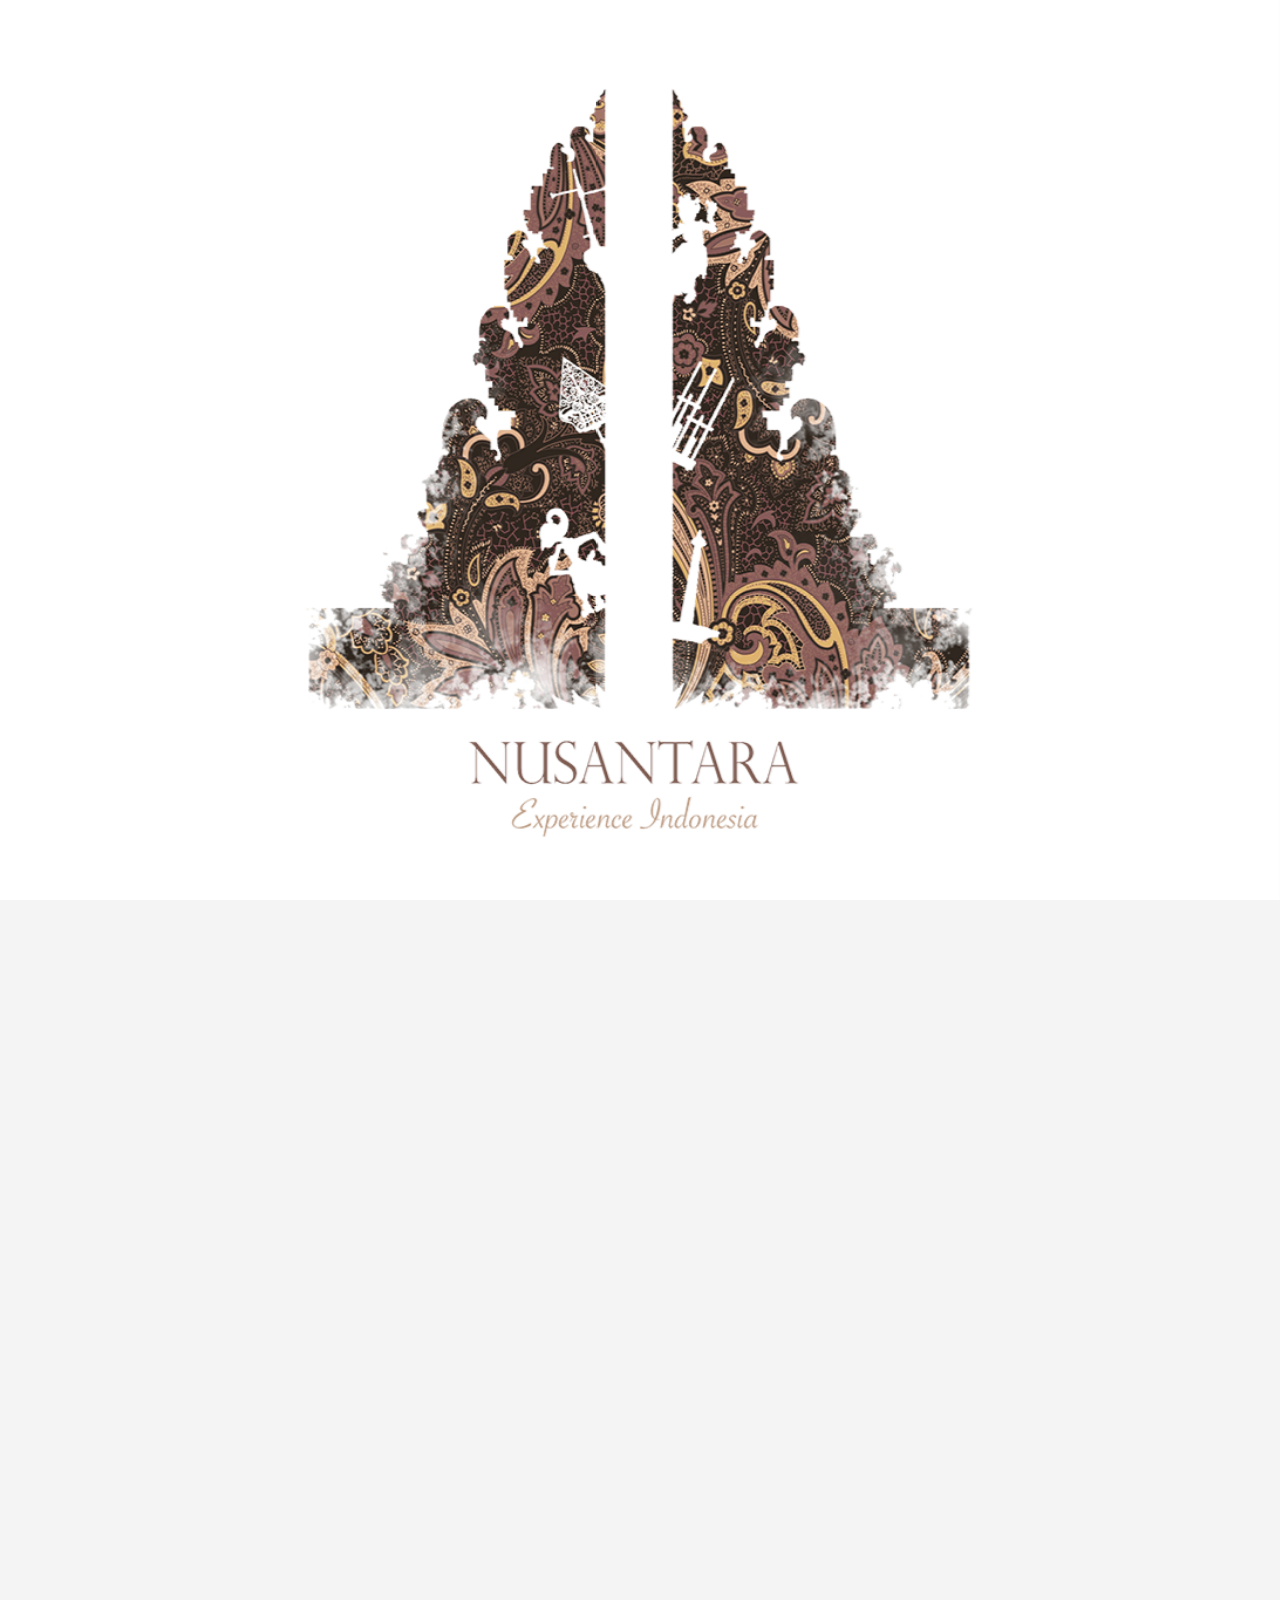
==== public/index.html @ 52b1923d "use instafeed for instagram" ====
<!DOCTYPE html>
<!--[if lt IE 7]>      <html class="no-js lt-ie9 lt-ie8 lt-ie7"> <![endif]-->
<!--[if IE 7]>         <html class="no-js lt-ie9 lt-ie8"> <![endif]-->
<!--[if IE 8]>         <html class="no-js lt-ie9"> <![endif]-->
<!--[if gt IE 8]><!--> <html class="no-js"> <!--<![endif]-->
    <head>
        <meta charset="utf-8">
        <meta http-equiv="X-UA-Compatible" content="IE=edge,chrome=1">
        <title>NUSANTARA 2016</title>
        <meta name="description" content="">
        <meta name="viewport" content="width=device-width, initial-scale=1.0, maximum-scale=1.0" />
        <link rel="stylesheet" href="css/normalize.css">
        <link rel="stylesheet" href="css/main.css">
        <link rel="stylesheet" href="index.css">

	<script src="js/instafeed.min.js" type="text/javascript"></script>
	<script src="http://code.jquery.com/jquery-1.8.2.min.js" type="text/javascript"></script>
	<script src="js/jquery.carouFredSel-6.2.1.min.js" type="text/javascript"></script>

	<script src="js/vendor/modernizr-2.7.1.min.js"></script>
        
<!-- This is the texting style or format -->
    </head>
    <body class="loading">
       	<div id="preloader">
	       	<img src="img/1.png" />
       	</div>
       	<main data-top="background-color: rgba(244,244,244,1)" data-center-bottom="background-color: rgba(244,244,244,1)" data--200p-top="background-color: rgba(0,0,0,1)" data-anchor-target="#slide-1">
       	 
	        <section id="slide-1" class="homeSlide">
	        	<div class="bcg" data-top="opacity: 1; width: 100%; height: 100%; top: 0%; left: 0%;" data-center="opacity: 0; width: 156%; height: 156%; top: -28%; left: -28%;" data-anchor-target="#slide-1">
		        </div>
		    </section>
		    
		    <section id="slide-2" class="homeSlide" data-bottom="opacity: 0;" data--10p-bottom="opacity: 1;" data-anchor-target="#slide-1">
	        	<div class="bcg" data-top="opacity: 1; width: 100%; height: 100%; top: 0%; left: 0%;" data-bottom="opacity: 0; width: 196%; height: 196%; top: -48%; left: -48%;" data-anchor-target="#slide-2">
		        </div>
		    </section>

		    <section id="slide-3" class="homeSlide" data-bottom="opacity: 0;" data--10p-bottom="opacity: 1;" data-anchor-target="#slide-2">
	        	<div class="bcg" data-top="opacity: 1; width: 100%; height: 100%; top: 0%; left: 0%;" data-top-bottom="opacity: 0; width: 100%; height: 100%; top: 0%; left: 0%;" data-anchor-target="#slide-3">
		        </div>
		    </section>

		    <section id="slide-4" class="homeSlide" data-bottom="opacity: 0;" data--10p-bottom="opacity: 1;" data-anchor-target="#slide-3">
		        <div class="bcg" data-top="opacity: 1; width: 100%; height: 100%; top: 0%; left: 0%;" data-top-bottom="opacity: 1; width: 100%; height: 100%; top: 0%; left: 0%;" data-anchor-target="#slide-3">
		        	<div id="wrapper">
		        	<div id="instafeed">
					   	<div>
					   		<img src="img/asdasd.png" width="0" height="0" />
					   		<span>Apple</span>
					   	</div>

					   	<div>
					   		<img src="img/fsadashdk.asd" width="0" height="0" />
					   		<span>Apple</span>
					   	</div>

					</div>
					</div>
		        </div>
		    </section>		    
		</main>

        <!-- <script src="//ajax.googleapis.com/ajax/libs/jquery/1.9.1/jquery.min.js"></script> -->
		<script src="app.js"></script>
	    <script src="photoContest.js"></script>
        <script src="js/imagesloaded.js"></script>
        <script src="js/skrollr.js"></script>
        <script src="js/_main.js"></script>
    </body>
</html>
---- public/css/main.css ----
/* 
 _____   _           _         _                        _                  
|_   _| | |         | |       | |                      | |                 
  | |   | |__   __ _| |_ ___  | |_ ___  _ __ ___   __ _| |_ ___   ___  ___ 
  | |   | '_ \ / _` | __/ _ \ | __/ _ \| '_ ` _ \ / _` | __/ _ \ / _ \/ __|
 _| |_  | | | | (_| | ||  __/ | || (_) | | | | | | (_| | || (_) |  __/\__ \
 \___/  |_| |_|\__,_|\__\___|  \__\___/|_| |_| |_|\__,_|\__\___/ \___||___/

Oh nice, welcome to the stylesheet of dreams. 
It has it all. Classes, ID's, comments...the whole lot:)
Enjoy responsibly!
@ihatetomatoes

*/
/*
 * HTML5 Boilerplate
 *
 * What follows is the result of much research on cross-browser styling.
 * Credit left inline and big thanks to Nicolas Gallagher, Jonathan Neal,
 * Kroc Camen, and the H5BP dev community and team.
 */

/* ==========================================================================
   Base styles: opinionated defaults
   ========================================================================== */

html,
button,
input,
select,
textarea {
    color: #222;
}

body {
    font-size: 1em;
    line-height: 1.4;
}


/*
 * Remove text-shadow in selection highlight: h5bp.com/i
 * These selection rule sets have to be separate.
 * Customize the background color to match your design.
 */

::-moz-selection {
    background: #b3d4fc;
    text-shadow: none;
}

::selection {
    background: #b3d4fc;
    text-shadow: none;
}

/*
 * A better looking default horizontal rule
 */

hr {
    display: block;
    height: 1px;
    border: 0;
    border-top: 1px solid #ccc;
    margin: 1em 0;
    padding: 0;
}

/*
 * Remove the gap between images and the bottom of their containers: h5bp.com/i/440
 */

img {
    vertical-align: middle;
}

/*
 * Remove default fieldset styles.
 */

fieldset {
    border: 0;
    margin: 0;
    padding: 0;
}

/*
 * Allow only vertical resizing of textareas.
 */

textarea {
    resize: vertical;
}

/* ==========================================================================
   Chrome Frame prompt
   ========================================================================== */

.chromeframe {
    margin: 0.2em 0;
    background: #ccc;
    color: #000;
    padding: 0.2em 0;
}

/* ==========================================================================
   Parallax Scroll
   ========================================================================== */
body, html {
	height: 100%;
	min-height: 100%;
	background-color: #151515;
}
body {
}

h1, h2, h3 {
	font-family: 'Roboto', sans-serif;
}
#preloader {
	display: none;
	width: 1px;
	height: 1px;
	visibility: none;
}
.no-js {
	padding-top: 106px;
}

h2 {
	margin-top: 0;
}
.loading {
	background: url('../img/ico_loading.gif') no-repeat center center;
}
.loading main {
	background: none;
}
section {
	min-width: 960px;
	opacity: 0;
}
.loaded section,
.no-js section {
	opacity: 1;
	-webkit-transition: opacity 300ms ease-out;
	-moz-transition: opacity 300ms ease-out;
	transition: opacity 300ms ease-out;
}
main {
	overflow-x: hidden;
}

.bcg {
	background-position: center center;
	background-repeat: no-repeat;
	background-size: cover;
	height: 100%;
	width: 100%;
	position: fixed;
	top: 0;
	left: 0;
}
/* Slide 1 */
.bcg {background-image:url('../img/1.png');}

/* Slide 2 */
#slide-2 .bcg {background-image:url('../img/2.jpg');}
#slide-2 h2  {color: #ffffff;}
#slide-2 p {color: #b2b2b2;}

/* Slide 3 */
#slide-3 {
	-webkit-transition: none;
	-moz-transition: none;
	transition: none;	
}
#slide-3 .bcg {
	background-image:url('../img/3.png');
	background-position: 50% 50%;
	background-repeat: no-repeat;
	height: 50%;
	width: 50%;
	position: fixed;
	top: 0;
	left: 0;
}
#slide-3 h1  {
	color: #000000;
	font-size: 2.3em;
	margin-bottom: -0.3em;
}
#slide-3 h2  {
	color: #000000;
	font-size: 1.8em;
	font-weight: 300;
	text-align: left;
	margin-bottom: -0.9em;
	line-height: 100%;
}

#slide-3 h3  {
	line-height: 100%;
	color: #000000;
	font-size: 2.4em;
	font-weight: 300;
	text-align: left;
	margin-bottom: -0.3em;
}

#slide-3 h4  {
	color: #000000;
	font-size: 1.2em;
	font-weight: 300;
	text-align: left;
	line-height: 100%;
}

#slide-3 #content  {
	margin-top: 30vh;
	margin-left: 50vw;
	color: #000000;
}

#slide-3 p {color: #b2b2b2;}

#slide-4 .bcg {
	background-image: none;
	background-color: white;
	background-position: 50% 50%;
	background-repeat: no-repeat;
	height: 50%;
	width: 50%;
	position: fixed;
	top: 0;
	left: 0;
}
#slide-4 h2  {color: #ffffff;}
#slide-4 p {color: #b2b2b2;}

.homeSlide h2 {
	color: #1c1d1e;
	font-size: 45px;
	line-height: 48px;
	margin-bottom: 12px;
	text-align: center;
}
.homeSlide p {
	width: 400px;
	margin: 0 auto;
	color: #b2b2b2;
	text-align: center;
}
.homeSlide a {
	color: #b2b2b2;
	text-decoration: underline;
}




/* ==========================================================================
   Helper classes
   ========================================================================== */

/*
 * Image replacement
 */

.ir {
    background-color: transparent;
    border: 0;
    overflow: hidden;
    /* IE 6/7 fallback */
    *text-indent: -9999px;
}

.ir:before {
    content: "";
    display: block;
    width: 0;
    height: 150%;
}

/*
 * Hide from both screenreaders and browsers: h5bp.com/u
 */

.hidden {
    display: none !important;
    visibility: hidden;
}

/*
 * Hide only visually, but have it available for screenreaders: h5bp.com/v
 */

.visuallyhidden {
    border: 0;
    clip: rect(0 0 0 0);
    height: 1px;
    margin: -1px;
    overflow: hidden;
    padding: 0;
    position: absolute;
    width: 1px;
}

/*
 * Extends the .visuallyhidden class to allow the element to be focusable
 * when navigated to via the keyboard: h5bp.com/p
 */

.visuallyhidden.focusable:active,
.visuallyhidden.focusable:focus {
    clip: auto;
    height: auto;
    margin: 0;
    overflow: visible;
    position: static;
    width: auto;
}

/*
 * Hide visually and from screenreaders, but maintain layout
 */

.invisible {
    visibility: hidden;
}

/*
 * Clearfix: contain floats
 *
 * For modern browsers
 * 1. The space content is one way to avoid an Opera bug when the
 *    `contenteditable` attribute is included anywhere else in the document.
 *    Otherwise it causes space to appear at the top and bottom of elements
 *    that receive the `clearfix` class.
 * 2. The use of `table` rather than `block` is only necessary if using
 *    `:before` to contain the top-margins of child elements.
 */

.clearfix:before,
.clearfix:after {
    content: " "; /* 1 */
    display: table; /* 2 */
}

.clearfix:after {
    clear: both;
}

/*
 * For IE 6/7 only
 * Include this rule to trigger hasLayout and contain floats.
 */

.clearfix {
    *zoom: 1;
}

/* ==========================================================================
   EXAMPLE Media Queries for Responsive Design.
   These examples override the primary ('mobile first') styles.
   Modify as content requires.
   ========================================================================== */

@media only screen and (min-width: 35em) {
    /* Style adjustments for viewports that meet the condition */
}

@media print,
       (-o-min-device-pixel-ratio: 5/4),
       (-webkit-min-device-pixel-ratio: 1.25),
       (min-resolution: 120dpi) {
    /* Style adjustments for high resolution devices */
}

/* ==========================================================================
   Print styles.
   Inlined to avoid required HTTP connection: h5bp.com/r
   ========================================================================== */

@media print {
    * {
        background: transparent !important;
        color: #000 !important; /* Black prints faster: h5bp.com/s */
        box-shadow: none !important;
        text-shadow: none !important;
    }

    a,
    a:visited {
        text-decoration: underline;
    }

    a[href]:after {
        content: " (" attr(href) ")";
    }

    abbr[title]:after {
        content: " (" attr(title) ")";
    }

    /*
     * Don't show links for images, or javascript/internal links
     */

    .ir a:after,
    a[href^="javascript:"]:after,
    a[href^="#"]:after {
        content: "";
    }

    pre,
    blockquote {
        border: 1px solid #999;
        page-break-inside: avoid;
    }

    thead {
        display: table-header-group; /* h5bp.com/t */
    }

    tr,
    img {
        page-break-inside: avoid;
    }

    img {
        max-width: 100% !important;
    }

    @page {
        margin: 0.5cm;
    }

    p,
    h2,
    h3 {
        orphans: 3;
        widows: 3;
    }

    h2,
    h3 {
        page-break-after: avoid;
    }
}
---- public/index.css ----
h1 {
	height: 100%;
	/* The html and body elements cannot have any padding or margin. */
	margin: 0;
	font-size: 14px;
	font-family: 'Open Sans', sans-serif;
	color: #1c1d1e;
	font-size: 32px;
	margin-bottom: 3px;
}
h2 {
	color: #1c1d1e;
	font-family: 'Open Sans', sans-serif;
	font-weight: normal;
}
.entry-header .inner {
	text-align: left;
	margin: 0 auto 20px auto;
	width: 800px;
}
.entry-header { padding-top: 20px; background-color: #fff; width:100%; position: fixed; top: 0; left: 0; z-index: 999999}

#wrapper {
				background-color: #fff;
				border-top: 1px solid #ccc;
				width: 100%;
				height: 50%;
				margin-top: -1px;
				position: absolute;
				left: 0;
				top: 87.5%;
			}

#instafeed {
	margin-top: -100px;
}
#instafeed div {
	text-align: center;
	width: 200px;
	height: 250px;
	float: left;
	position: relative;
}
#instafeed div img {
	border: none;
}
#instafeed div span {
	display: none;
}
#instafeed div:hover span {
	background-color: #333;
	color: #fff;
	font-family: Arial, Geneva, SunSans-Regular, sans-serif;
	font-size: 14px;
	line-height: 22px;
	display: inline-block;
	width: 100px;
	padding: 2px 0;
	margin: 0 0 0 -50px;
	position: absolute;
	bottom: 30px;
	left: 50%;
	border-radius: 3px;
}
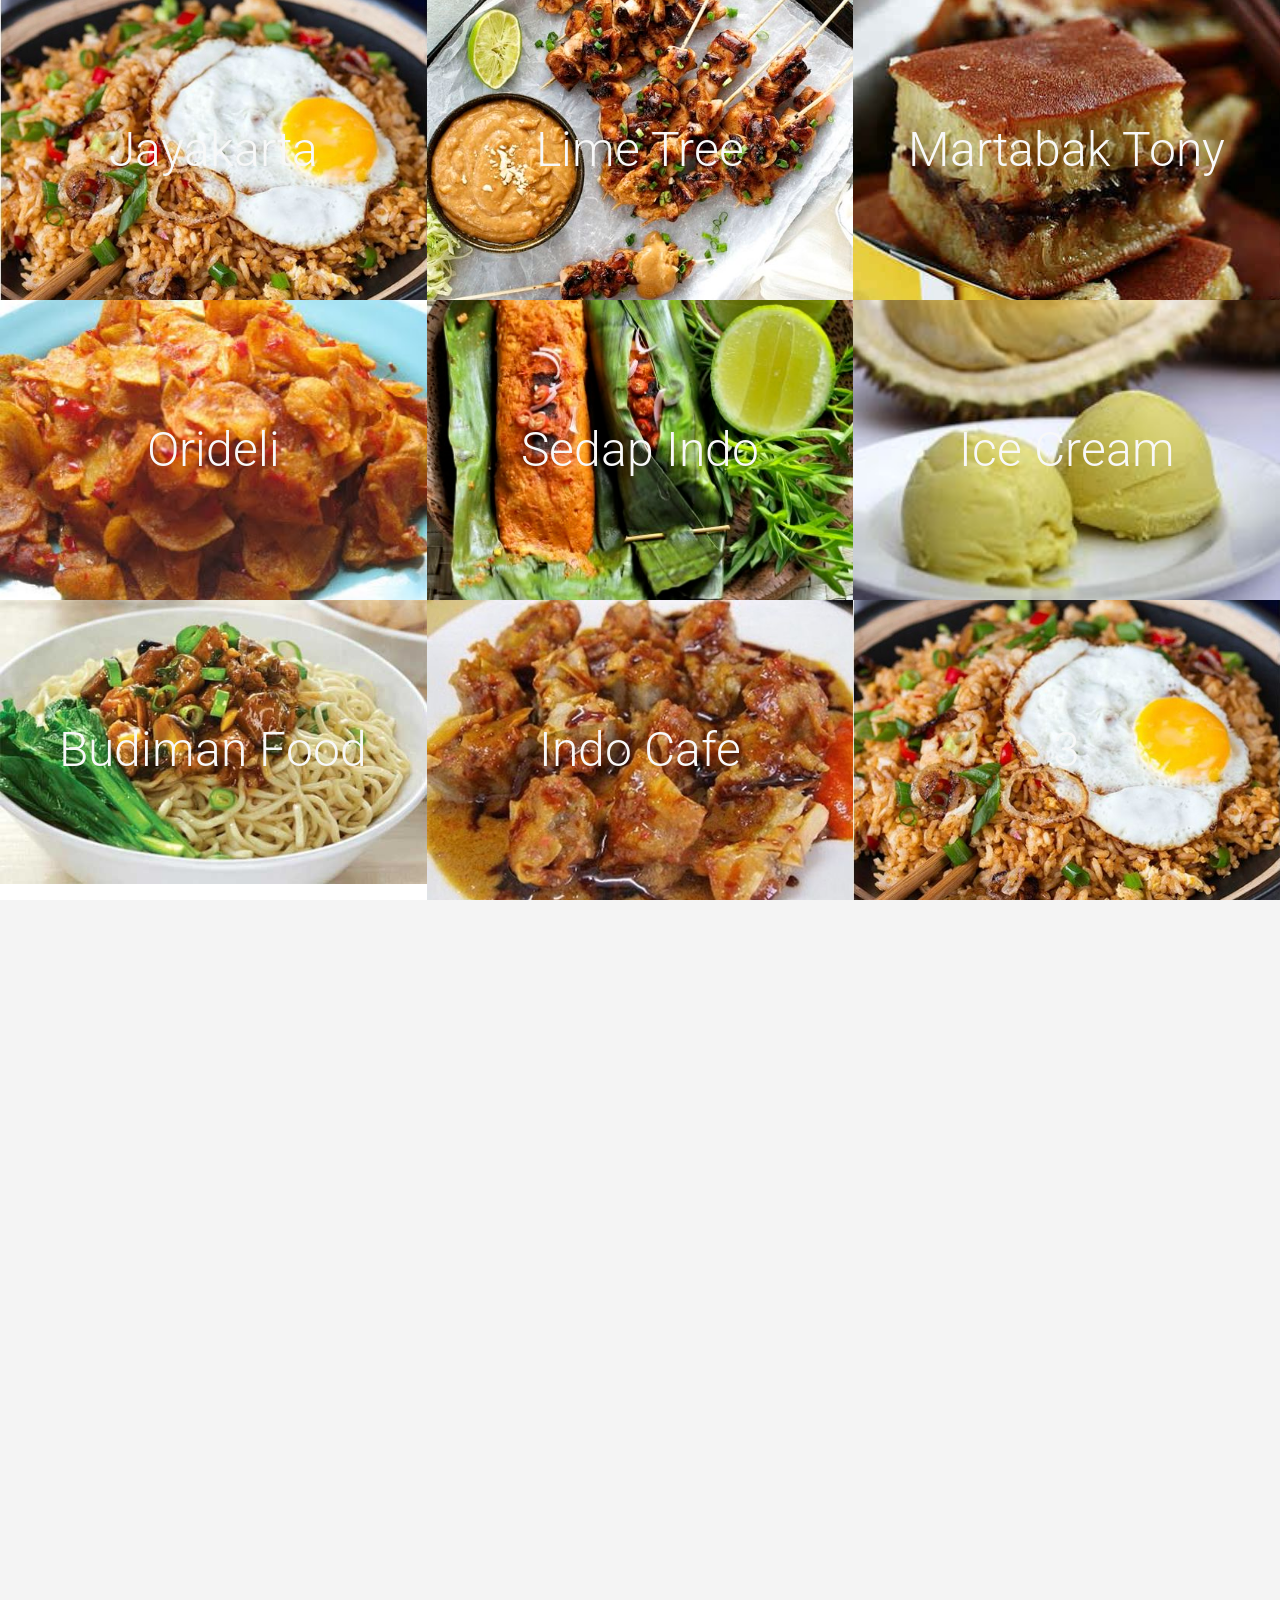
==== commit bd0e1860: "add food" ====
--- a/public/index.html
+++ b/public/index.html
@@ -9,8 +9,8 @@
         <title>NUSANTARA 2016</title>
         <meta name="description" content="">
         <meta name="viewport" content="width=device-width, initial-scale=1.0, maximum-scale=1.0" />
+        <link href='https://fonts.googleapis.com/css?family=Roboto:400,100,300,100italic,300italic,400italic' rel='stylesheet' type='text/css'>        
         <link rel="stylesheet" href="css/normalize.css">
-        <link rel="stylesheet" href="css/main.css">
         <link rel="stylesheet" href="index.css">
 
 	<script src="js/instafeed.min.js" type="text/javascript"></script>
@@ -18,6 +18,8 @@
 	<script src="js/jquery.carouFredSel-6.2.1.min.js" type="text/javascript"></script>
 
 	<script src="js/vendor/modernizr-2.7.1.min.js"></script>
+        <link rel="stylesheet" href="css/main.css">
+        <script src="js/vendor/modernizr-2.7.1.min.js"></script>
         
 <!-- This is the texting style or format -->
     </head>
@@ -26,23 +28,138 @@
 	       	<img src="img/1.png" />
        	</div>
        	<main data-top="background-color: rgba(244,244,244,1)" data-center-bottom="background-color: rgba(244,244,244,1)" data--200p-top="background-color: rgba(0,0,0,1)" data-anchor-target="#slide-1">
-       	 
 	        <section id="slide-1" class="homeSlide">
 	        	<div class="bcg" data-top="opacity: 1; width: 100%; height: 100%; top: 0%; left: 0%;" data-center="opacity: 0; width: 156%; height: 156%; top: -28%; left: -28%;" data-anchor-target="#slide-1">
 		        </div>
 		    </section>
 		    
 		    <section id="slide-2" class="homeSlide" data-bottom="opacity: 0;" data--10p-bottom="opacity: 1;" data-anchor-target="#slide-1">
-	        	<div class="bcg" data-top="opacity: 1; width: 100%; height: 100%; top: 0%; left: 0%;" data-bottom="opacity: 0; width: 196%; height: 196%; top: -48%; left: -48%;" data-anchor-target="#slide-2">
+	        	<div class="bcg" data-top="opacity: 1; width: 100%; height: 100%; top: 0%; left: 0%;" data-bottom="background-color: rgba(244,244,244,1); width: 196%; height: 196%; top: -48%; left: -48%;" data-anchor-target="#slide-2">
+	        	<div id="content">
+
+	        		<table id = "rightside" style="width:100%">
+	        			  <tr>
+	        			    <td>
+	        			    	<div >
+		        			    	<h2>Nusantara 2016</h2>
+	        			    	</div>
+
+	        			    </td>
+	        			    <td>
+	        			    	<h3> Brought to you by BISA, Nusantara is a half-day long cultural festival that aims to showcase the Indonesian culture. Hosted at Memorial Glade, there will be multiple food vendors selling authentic Indonesian food as well as fun games for all to play. Throughout the day, multiple groups - from traditional dance communities to Indonesian bands - will also perform for your viewing pleasure. We are excited to share our rich culture with you and we hope that you will be there to experience it!	        			    	
+	        			    	</h3>
+	        			    </td> 
+	        			  </tr>
+	        			  
+	        			</table>
+	        		
+	        		</div>
+
 		        </div>
 		    </section>
 
 		    <section id="slide-3" class="homeSlide" data-bottom="opacity: 0;" data--10p-bottom="opacity: 1;" data-anchor-target="#slide-2">
 	        	<div class="bcg" data-top="opacity: 1; width: 100%; height: 100%; top: 0%; left: 0%;" data-top-bottom="opacity: 0; width: 100%; height: 100%; top: 0%; left: 0%;" data-anchor-target="#slide-3">
+	        		<div id="content">
+	        			<h1>Nusantara 2016</h1>
+	        			<table style="width:100%">
+	        			  <tr>
+	        			    <td>
+	        			    	<h2>Memorial Glade </h2>
+	        			    	<br>
+	        			    	<h2>10:00 AM - 06:00 PM</h2>
+	        			    	<br>
+	        			    	<h2>Free Admission</h2>
+	        			    	<br>
+	        			    </td>
+	        			    
+	        			  </tr>
+	        			  <tr>
+	        			    <td>
+	        			    	<h1>
+	        			    		Performance:
+	        			    	</h1>
+	        			    	<h4>
+	        			    		gamelan, keroncong, traditional dance, traditional instrumental, Indonesian pop songs
+	        			    	</h4>
+	        			    </td>
+	        			  </tr>
+
+	        			  <tr>
+	        			    <td>
+	        			    	<h1>
+	        			    		Band:
+	        			    	</h1>
+	        			    	<h4>
+	        			    		DVC, DeAnza College, Berkeley, Foothill College, Academy of Arts
+	        			    	</h4>
+	        			    </td>
+	        			  </tr>
+	        			  <tr>
+	        			  <td>
+	        			  		<h1>
+	        			    		Dancer:
+	        			    	</h1>
+	        			    	<h4> 
+	        			    		gamelan, keroncong, traditional dance, traditional instrumental, Indonesian pop songs
+	        			    	</h4>
+	        			    </td> 
+	        			  </tr>
+
+	        			  
+	        			</table>
+	        			
+
+	        		</div>
+
 		        </div>
 		    </section>
 
 		    <section id="slide-4" class="homeSlide" data-bottom="opacity: 0;" data--10p-bottom="opacity: 1;" data-anchor-target="#slide-3">
+		        <div class="bcg" data-top="opacity: 1; width: 100%; height: 100%; top: 0%; left: 0%;" data-top-bottom="opacity: 1; width: 100%; height: 100%; top: 0%; left: 0%;" data-anchor-target="#slide-3">
+		        	<table id="food">
+	        			  <tr>
+	        			    <td id= "jayakarta">
+	        			    	Jayakarta
+	        			    </td>
+	        			    <td id= "limetree"> 
+	        			    	Lime Tree
+	        			    </td>
+	        			    <td id= "martabak">
+	        			    	Martabak Tony
+	        			    </td>
+	        			    
+	        			  </tr>
+	        			  <tr>
+	        			  	<td id= "orideli">
+	        			    	Orideli
+	        			    </td>
+	        			    <td id= "sedapindo">
+	        			    	Sedap Indo
+	        			    </td>
+	        			    <td id= "icecream">
+	        			    	Ice Cream
+	        			    </td>
+	        			    
+	        			  </tr>
+	        			  <tr>
+	        			    <td id= "budiman">
+	        			    	Budiman Food
+	        			    </td>
+	        			    <td id= "indocafe">
+	        			    	Indo Cafe
+	        			    </td>
+	        			    <td id= "jayakarta"> 
+	        			    	3
+	        			    </td>
+	        			    
+	        			  </tr>
+	        			 
+	        			</table>
+		        </div>
+		    </section>	
+
+		   <!--  <section id="slide-4" class="homeSlide" data-bottom="opacity: 0;" data--10p-bottom="opacity: 1;" data-anchor-target="#slide-3">
 		        <div class="bcg" data-top="opacity: 1; width: 100%; height: 100%; top: 0%; left: 0%;" data-top-bottom="opacity: 1; width: 100%; height: 100%; top: 0%; left: 0%;" data-anchor-target="#slide-3">
 		        	<div id="wrapper">
 		        	<div id="instafeed">
@@ -59,7 +176,8 @@
 					</div>
 					</div>
 		        </div>
-		    </section>		    
+		    </section>		  -->	    
+
 		</main>
 
         <!-- <script src="//ajax.googleapis.com/ajax/libs/jquery/1.9.1/jquery.min.js"></script> -->
--- a/public/css/main.css
+++ b/public/css/main.css
@@ -115,7 +115,7 @@
 body {
 }
 
-h1, h2, h3 {
+h1, h2, h3,h4 {
 	font-family: 'Roboto', sans-serif;
 }
 #preloader {
@@ -166,9 +166,47 @@
 .bcg {background-image:url('../img/1.png');}
 
 /* Slide 2 */
-#slide-2 .bcg {background-image:url('../img/2.jpg');}
-#slide-2 h2  {color: #ffffff;}
-#slide-2 p {color: #b2b2b2;}
+#slide-2 .bcg {
+    background-image:url('../img/2.png');
+}
+
+#slide-2 h1  {
+    color: #000000;
+    font-size: 2.3em;
+    margin-bottom: -0.3em;
+}
+#slide-2 #rightside {
+    margin-top: 20vh;
+   
+}
+#slide-2 td {
+    vertical-align: bottom;
+}
+#slide-2 h2  {
+    color: #000000;
+    margin-left: 10vw;
+    margin-right: 10vw;
+    font-size: 4em;
+    font-weight: 200;
+    text-align: right;
+    line-height: 110%;
+    padding-bottom: 20px;
+
+}
+
+#slide-2 h3  {
+    line-height: 100%;
+    color: #000000;
+    font-size: 2em;
+    font-weight: 200;
+    text-align: justify;
+    text-justify: inter-word;
+    margin-right: 10vw;
+    margin-top: 0;
+    line-height: 140%;
+
+}
+
 
 /* Slide 3 */
 #slide-3 {
@@ -196,7 +234,7 @@
 	font-size: 1.8em;
 	font-weight: 300;
 	text-align: left;
-	margin-bottom: -0.9em;
+	margin-bottom: -0.7em;
 	line-height: 100%;
 }
 
@@ -206,10 +244,13 @@
 	font-size: 2.4em;
 	font-weight: 300;
 	text-align: left;
-	margin-bottom: -0.3em;
+	margin-bottom: 1vh;
 }
 
 #slide-3 h4  {
+    margin-top:1vh;
+    margin-bottom: 1vh;
+    width: 20vw;
 	color: #000000;
 	font-size: 1.2em;
 	font-weight: 300;
@@ -218,7 +259,7 @@
 }
 
 #slide-3 #content  {
-	margin-top: 30vh;
+	margin-top: 20vh;
 	margin-left: 50vw;
 	color: #000000;
 }
@@ -236,6 +277,18 @@
 	top: 0;
 	left: 0;
 }
+
+#slide-5.bcg {
+    background-image: none;
+    background-color: white;
+    background-position: 50% 50%;
+    background-repeat: no-repeat;
+    height: 50%;
+    width: 50%;
+    position: fixed;
+    top: 0;
+    left: 0;
+}
 #slide-4 h2  {color: #ffffff;}
 #slide-4 p {color: #b2b2b2;}
 
@@ -255,6 +308,77 @@
 .homeSlide a {
 	color: #b2b2b2;
 	text-decoration: underline;
+}
+
+#food {
+    width: 100%;
+    height: 100%;
+    text-align: center;
+    color: #f8f8f8;
+    font-family: 'Roboto', sans-serif;
+    font-size: 3em;
+    font-weight: 300;
+    table-layout: fixed
+
+}
+
+#jayakarta {
+        background-image:url('../img/nasi.jpg');
+        background-size: 100%;
+        background-position: center; 
+        background-repeat: no-repeat;
+}
+
+#limetree {
+        background-image:url('../img/sate.jpg');
+        background-size: 100%;
+        background-position: center; 
+        background-repeat: no-repeat;
+}
+
+#orideli {
+        background-image:url('../img/balado.jpg');
+        background-size: 100%;
+        background-position: center; 
+        background-repeat: no-repeat;
+}
+
+
+#martabak {
+        background-image:url('../img/martabak.jpg');
+        background-size: 100%;
+        background-position: center; 
+        background-repeat: no-repeat;
+}
+
+
+
+#indocafe {
+        background-image:url('../img/batagor.jpg');
+        background-size: 100%;
+        background-repeat: no-repeat;
+}
+#budiman {
+        background-image:url('../img/bakmi.jpg');
+        background-size: 100%;
+        background-repeat: no-repeat;
+
+}
+
+#sedapindo {
+        background-image:url('../img/otak.jpg');
+        background-position: center; 
+        background-size: 100%;
+        background-repeat: no-repeat;
+
+}
+#icecream {
+        background-image:url('../img/durian.jpg');
+        background-size: 100%;
+        background-repeat: no-repeat;
+        background-position: center; 
+
+
 }
 
 
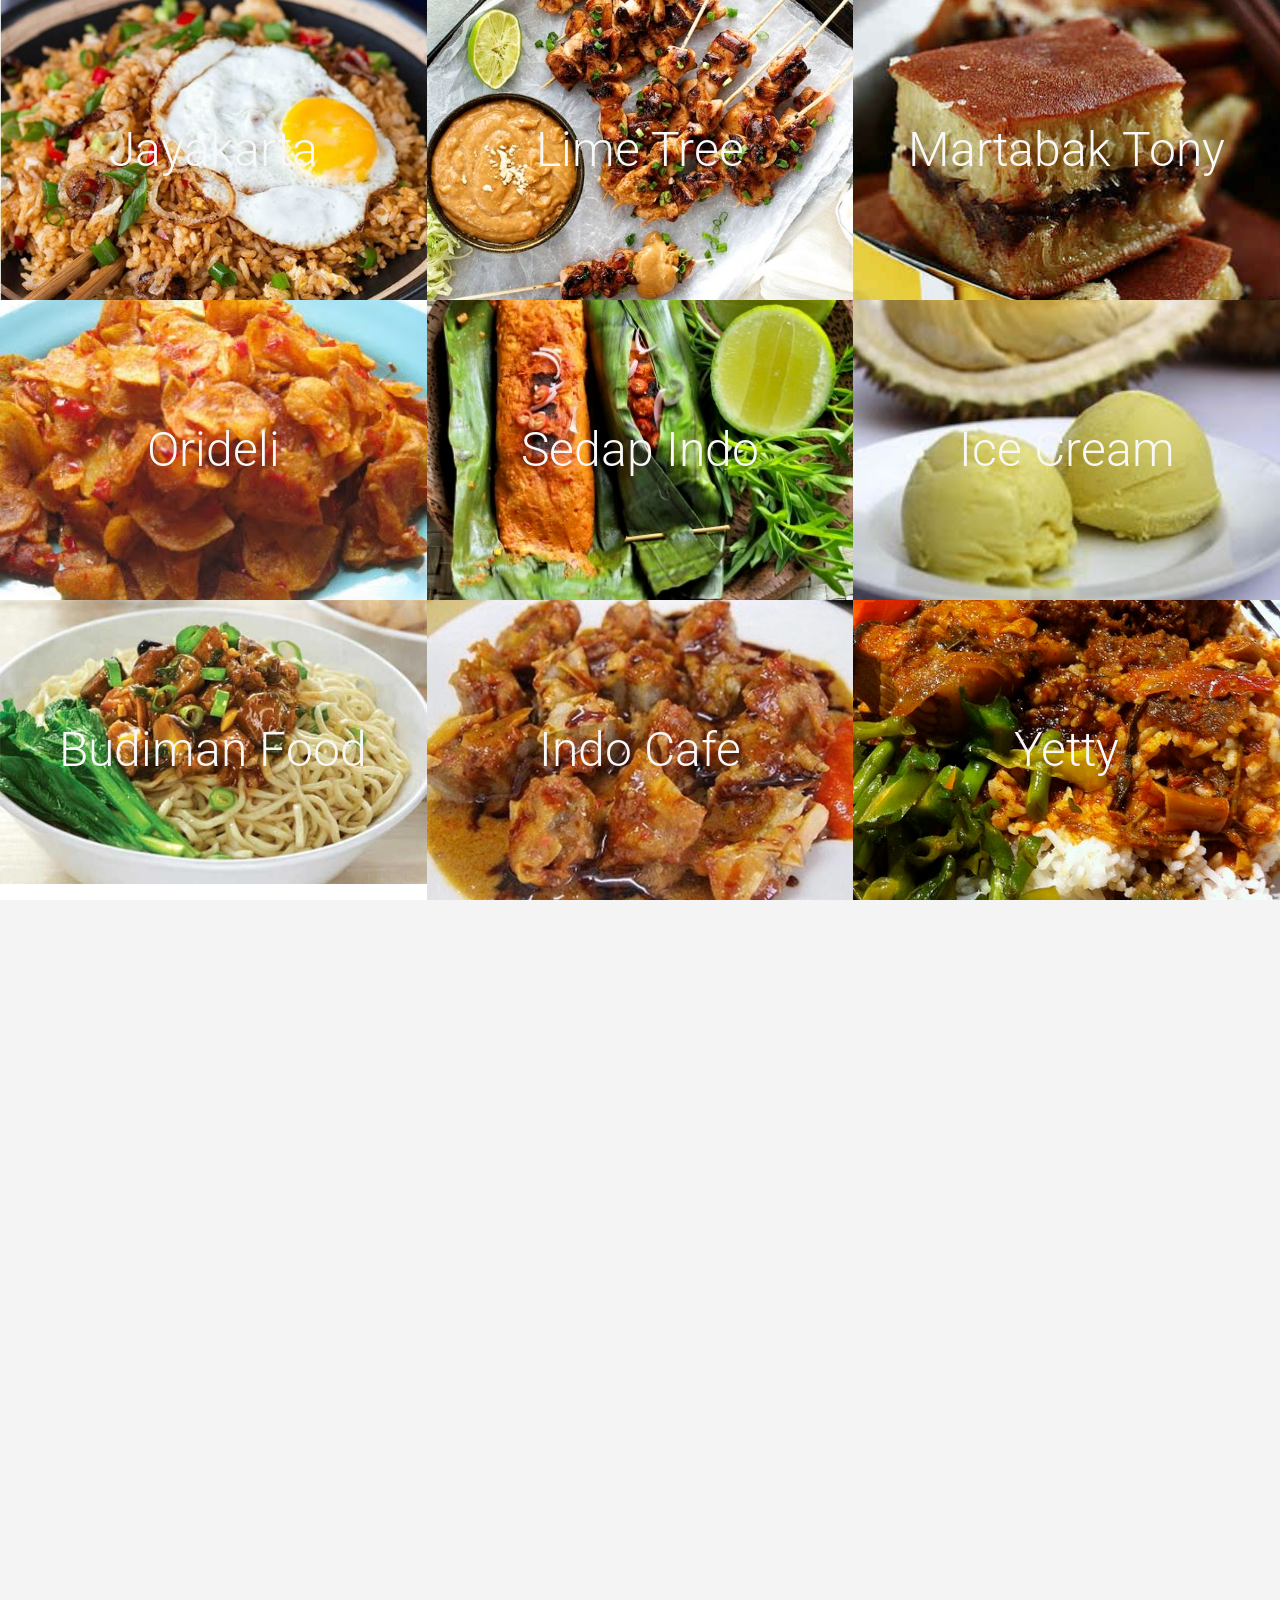
==== commit bdb7c320: "add nasi padang" ====
--- a/public/index.html
+++ b/public/index.html
@@ -80,7 +80,7 @@
 	        			    		Performance:
 	        			    	</h1>
 	        			    	<h4>
-	        			    		gamelan, keroncong, traditional dance, traditional instrumental, Indonesian pop songs
+	        			    		gamelan, keroncong, traditional dances, indonesian pop songs, pencak silat (martial art demonstration)
 	        			    	</h4>
 	        			    </td>
 	        			  </tr>
@@ -88,20 +88,20 @@
 	        			  <tr>
 	        			    <td>
 	        			    	<h1>
-	        			    		Band:
+	        			    		Performers:
 	        			    	</h1>
 	        			    	<h4>
-	        			    		DVC, DeAnza College, Berkeley, Foothill College, Academy of Arts
+	        			    		Ninik Lunde and team, Ethan, Midiyanto, Gamelan Sekarjaya, Bunga Cantik pencak silat. 
 	        			    	</h4>
 	        			    </td>
 	        			  </tr>
 	        			  <tr>
 	        			  <td>
 	        			  		<h1>
-	        			    		Dancer:
+	        			    		Band:
 	        			    	</h1>
 	        			    	<h4> 
-	        			    		gamelan, keroncong, traditional dance, traditional instrumental, Indonesian pop songs
+	        			    		Diablo Valley College, DeAnza College, Foothill College, UC Berkeley, Academy of Arts
 	        			    	</h4>
 	        			    </td> 
 	        			  </tr>
@@ -149,8 +149,8 @@
 	        			    <td id= "indocafe">
 	        			    	Indo Cafe
 	        			    </td>
-	        			    <td id= "jayakarta"> 
-	        			    	3
+	        			    <td id= "yetty"> 
+	        			    	Yetty
 	        			    </td>
 	        			    
 	        			  </tr>
--- a/public/css/main.css
+++ b/public/css/main.css
@@ -381,6 +381,15 @@
 
 }
 
+#yetty {
+        background-image:url('../img/nasicampur.jpg');
+        background-size: 100%;
+        background-repeat: no-repeat;
+        background-position: center; 
+
+
+}
+
 
 
 
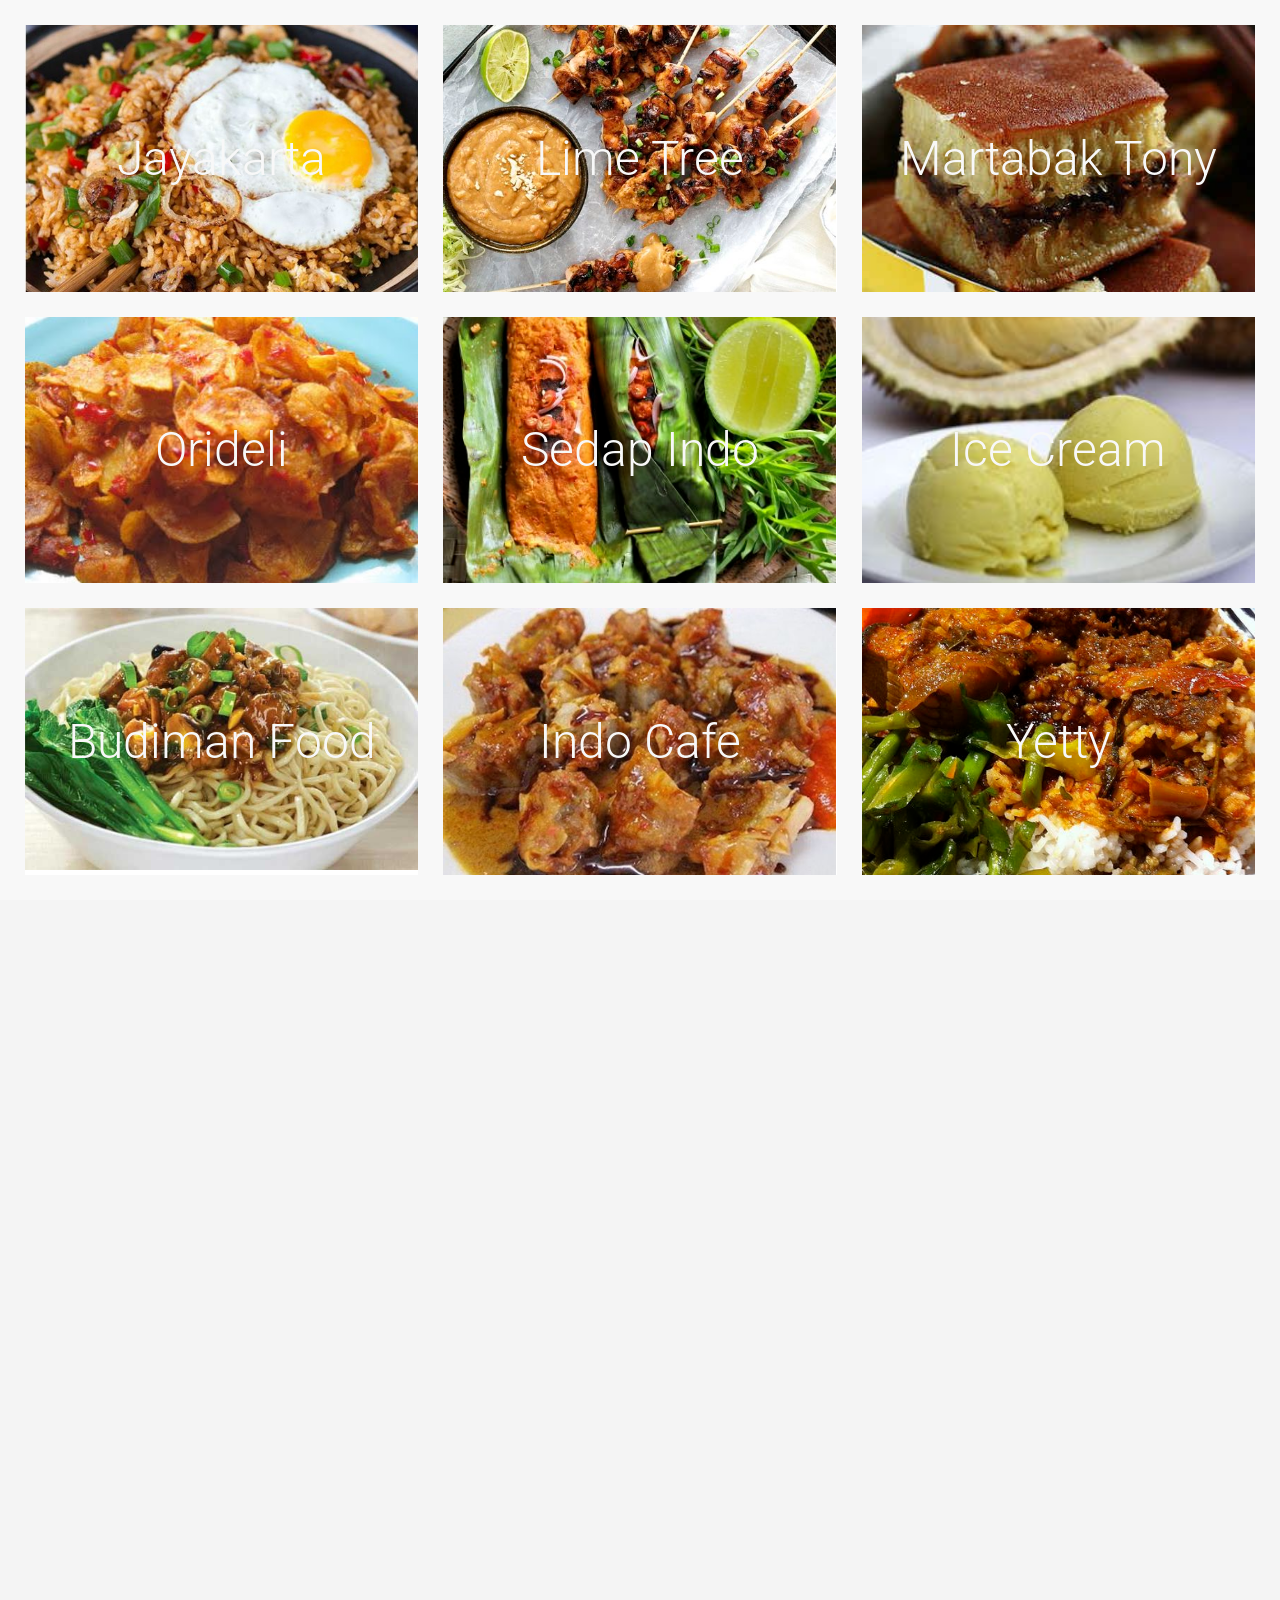
==== commit 056fafe0: "add hover" ====
--- a/public/index.html
+++ b/public/index.html
@@ -37,7 +37,7 @@
 	        	<div class="bcg" data-top="opacity: 1; width: 100%; height: 100%; top: 0%; left: 0%;" data-bottom="background-color: rgba(244,244,244,1); width: 196%; height: 196%; top: -48%; left: -48%;" data-anchor-target="#slide-2">
 	        	<div id="content">
 
-	        		<table id = "rightside" style="width:100%">
+	        		<table id = "rightside">
 	        			  <tr>
 	        			    <td>
 	        			    	<div >
@@ -62,12 +62,14 @@
 	        	<div class="bcg" data-top="opacity: 1; width: 100%; height: 100%; top: 0%; left: 0%;" data-top-bottom="opacity: 0; width: 100%; height: 100%; top: 0%; left: 0%;" data-anchor-target="#slide-3">
 	        		<div id="content">
 	        			<h1>Nusantara 2016</h1>
-	        			<table style="width:100%">
+	        			<table id="info">
 	        			  <tr>
 	        			    <td>
 	        			    	<h2>Memorial Glade </h2>
 	        			    	<br>
-	        			    	<h2>10:00 AM - 06:00 PM</h2>
+	        			    	<h2>23 April 2016</h2>
+	        			    	<br>
+	        			    	<h2>03:00 PM - 06:00 PM</h2>
 	        			    	<br>
 	        			    	<h2>Free Admission</h2>
 	        			    	<br>
@@ -76,9 +78,9 @@
 	        			  </tr>
 	        			  <tr>
 	        			    <td>
-	        			    	<h1>
+	        			    	<h3>
 	        			    		Performance:
-	        			    	</h1>
+	        			    	</h3>
 	        			    	<h4>
 	        			    		gamelan, keroncong, traditional dances, indonesian pop songs, pencak silat (martial art demonstration)
 	        			    	</h4>
@@ -87,9 +89,9 @@
 
 	        			  <tr>
 	        			    <td>
-	        			    	<h1>
+	        			    	<h3>
 	        			    		Performers:
-	        			    	</h1>
+	        			    	</h3>
 	        			    	<h4>
 	        			    		Ninik Lunde and team, Ethan, Midiyanto, Gamelan Sekarjaya, Bunga Cantik pencak silat. 
 	        			    	</h4>
@@ -97,9 +99,9 @@
 	        			  </tr>
 	        			  <tr>
 	        			  <td>
-	        			  		<h1>
+	        			  		<h3>
 	        			    		Band:
-	        			    	</h1>
+	        			    	</h3>
 	        			    	<h4> 
 	        			    		Diablo Valley College, DeAnza College, Foothill College, UC Berkeley, Academy of Arts
 	        			    	</h4>
@@ -117,39 +119,39 @@
 
 		    <section id="slide-4" class="homeSlide" data-bottom="opacity: 0;" data--10p-bottom="opacity: 1;" data-anchor-target="#slide-3">
 		        <div class="bcg" data-top="opacity: 1; width: 100%; height: 100%; top: 0%; left: 0%;" data-top-bottom="opacity: 1; width: 100%; height: 100%; top: 0%; left: 0%;" data-anchor-target="#slide-3">
-		        	<table id="food">
+		        	<table  id="food">
 	        			  <tr>
-	        			    <td id= "jayakarta">
+	        			    <td class= "jayakarta fade" >
 	        			    	Jayakarta
 	        			    </td>
-	        			    <td id= "limetree"> 
+	        			    <td class= "limetree fade"> 
 	        			    	Lime Tree
 	        			    </td>
-	        			    <td id= "martabak">
+	        			    <td class= "martabak fade">
 	        			    	Martabak Tony
 	        			    </td>
 	        			    
 	        			  </tr>
 	        			  <tr>
-	        			  	<td id= "orideli">
+	        			  	<td class= "orideli fade">
 	        			    	Orideli
 	        			    </td>
-	        			    <td id= "sedapindo">
+	        			    <td class= "sedapindo fade">
 	        			    	Sedap Indo
 	        			    </td>
-	        			    <td id= "icecream">
+	        			    <td class= "icecream fade">
 	        			    	Ice Cream
 	        			    </td>
 	        			    
 	        			  </tr>
 	        			  <tr>
-	        			    <td id= "budiman">
+	        			    <td class= "budiman fade">
 	        			    	Budiman Food
 	        			    </td>
-	        			    <td id= "indocafe">
+	        			    <td class= "indocafe fade">
 	        			    	Indo Cafe
 	        			    </td>
-	        			    <td id= "yetty"> 
+	        			    <td class= "yetty fade"> 
 	        			    	Yetty
 	        			    </td>
 	        			    
--- a/public/css/main.css
+++ b/public/css/main.css
@@ -176,7 +176,11 @@
     margin-bottom: -0.3em;
 }
 #slide-2 #rightside {
-    margin-top: 20vh;
+    width:100%;
+    height: 100%;
+    margin-top: 10vh;
+    margin-bottom: 50%;
+    vertical-align: center;
    
 }
 #slide-2 td {
@@ -186,7 +190,7 @@
     color: #000000;
     margin-left: 10vw;
     margin-right: 10vw;
-    font-size: 4em;
+    font-size: 4vw;
     font-weight: 200;
     text-align: right;
     line-height: 110%;
@@ -197,7 +201,7 @@
 #slide-2 h3  {
     line-height: 100%;
     color: #000000;
-    font-size: 2em;
+    font-size: 2vw;
     font-weight: 200;
     text-align: justify;
     text-justify: inter-word;
@@ -209,6 +213,13 @@
 
 
 /* Slide 3 */
+
+#info {
+    width: 100%;
+    vertical-align: middle;
+
+}
+
 #slide-3 {
 	-webkit-transition: none;
 	-moz-transition: none;
@@ -226,33 +237,35 @@
 }
 #slide-3 h1  {
 	color: #000000;
-	font-size: 2.3em;
-	margin-bottom: -0.3em;
+	font-size: 3.1vw;
+    margin-bottom: 1vw;
+
 }
 #slide-3 h2  {
 	color: #000000;
-	font-size: 1.8em;
+	font-size: 1.6vw;
 	font-weight: 300;
 	text-align: left;
-	margin-bottom: -0.7em;
-	line-height: 100%;
+	margin-bottom: 0;
+	line-height: 7%;
 }
 
 #slide-3 h3  {
 	line-height: 100%;
 	color: #000000;
-	font-size: 2.4em;
-	font-weight: 300;
+    font-size: 1.6vw;
+	font-weight: 500;
 	text-align: left;
-	margin-bottom: 1vh;
+    margin-bottom: 0;
+    margin-top: 0;
 }
 
 #slide-3 h4  {
-    margin-top:1vh;
-    margin-bottom: 1vh;
-    width: 20vw;
+    margin-top: 0;
+    margin-bottom: 0;
+    width: 25vw;
 	color: #000000;
-	font-size: 1.2em;
+	font-size: 1.3vw;
 	font-weight: 300;
 	text-align: left;
 	line-height: 100%;
@@ -261,6 +274,7 @@
 #slide-3 #content  {
 	margin-top: 20vh;
 	margin-left: 50vw;
+    margin-bottom: 20vh;
 	color: #000000;
 }
 
@@ -318,25 +332,32 @@
     font-family: 'Roboto', sans-serif;
     font-size: 3em;
     font-weight: 300;
-    table-layout: fixed
-
-}
-
-#jayakarta {
+    table-layout: fixed;
+    border-style: solid;
+}
+#food td  {
+    border: 2vw;
+    border-style: solid;
+    border-color: #f8f8f8;
+
+}
+
+.jayakarta {
         background-image:url('../img/nasi.jpg');
         background-size: 100%;
         background-position: center; 
         background-repeat: no-repeat;
-}
-
-#limetree {
+        
+}
+
+.limetree {
         background-image:url('../img/sate.jpg');
         background-size: 100%;
         background-position: center; 
         background-repeat: no-repeat;
 }
 
-#orideli {
+.orideli {
         background-image:url('../img/balado.jpg');
         background-size: 100%;
         background-position: center; 
@@ -344,7 +365,7 @@
 }
 
 
-#martabak {
+.martabak {
         background-image:url('../img/martabak.jpg');
         background-size: 100%;
         background-position: center; 
@@ -353,42 +374,85 @@
 
 
 
-#indocafe {
+.indocafe {
         background-image:url('../img/batagor.jpg');
         background-size: 100%;
         background-repeat: no-repeat;
 }
-#budiman {
+.budiman {
         background-image:url('../img/bakmi.jpg');
         background-size: 100%;
         background-repeat: no-repeat;
 
 }
 
-#sedapindo {
+.sedapindo {
         background-image:url('../img/otak.jpg');
         background-position: center; 
         background-size: 100%;
         background-repeat: no-repeat;
 
 }
-#icecream {
+.icecream {
         background-image:url('../img/durian.jpg');
         background-size: 100%;
         background-repeat: no-repeat;
         background-position: center; 
-
-
-}
-
-#yetty {
+}
+
+.yetty {
         background-image:url('../img/nasicampur.jpg');
         background-size: 100%;
         background-repeat: no-repeat;
         background-position: center; 
-
-
-}
+}
+
+/* BACKGROUND TRANSITIONS */
+/* Fade */
+.hvr-fade {
+  /*display: inline-block;
+  vertical-align: middle;*/
+  -webkit-transform: translateZ(0);
+  transform: translateZ(0);
+  box-shadow: 0 0 1px rgba(0, 0, 0, 0);
+  -webkit-backface-visibility: hidden;
+  backface-visibility: hidden;
+  -moz-osx-font-smoothing: grayscale;
+  /*overflow: hidden;*/
+  -webkit-transition-duration: 0.3s;
+  transition-duration: 0.3s;
+  -webkit-transition-property: color, background-color;
+  transition-property: color, background-color;
+}
+/*.hvr-fade:hover, .hvr-fade:focus, .hvr-fade:active {
+  background-image: none;
+  background-color: #B18E73;
+  color: white;
+}*/
+.fade {
+    -webkit-transform: translateZ(0);
+    transform: translateZ(0);
+    box-shadow: 0 0 1px rgba(0, 0, 0, 0);
+    -webkit-backface-visibility: hidden;
+    backface-visibility: hidden;
+    -moz-osx-font-smoothing: grayscale;
+    -webkit-transition-duration: 0.4s;
+  transition-duration: 0.4s;
+  -webkit-transition-property: color, background-color;
+  transition-property: color, background-color;
+
+}
+
+.fade:hover, .fade:focus, .fade:active {
+    background-image: none;
+    background-color: #B18E73;
+    color: white;
+    
+    
+    
+
+}
+
 
 
 
